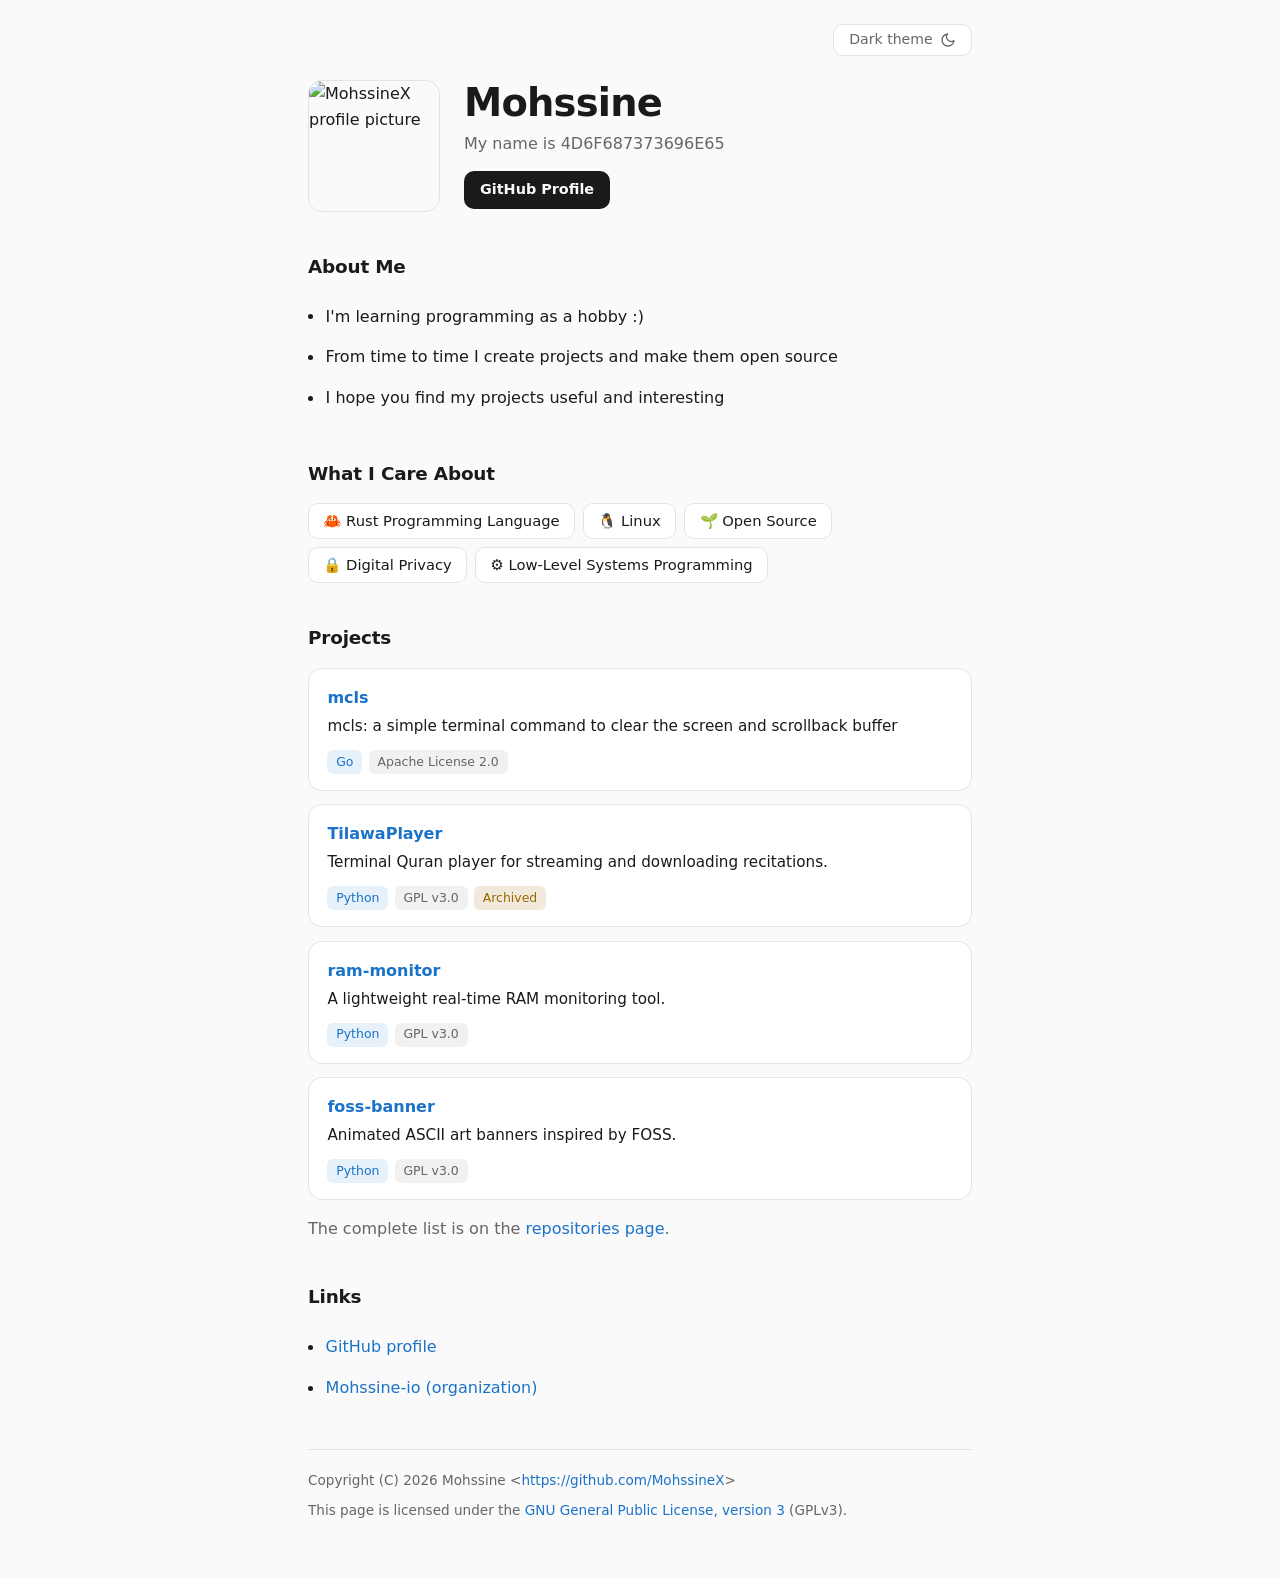
==== src/index.html @ 69bc8451 "Rename index.html to src/index.html" ====
<!-- Copyright (C) 2026 Mohssine <https://github.com/MohssineX> -->
<!-- SPDX-License-Identifier: GPL-3.0-only -->

<!DOCTYPE html>
<html lang="en">
<head>
<meta charset="utf-8">
<meta name="viewport" content="width=device-width, initial-scale=1">
<meta name="color-scheme" content="dark light">
<title>Mohssine</title>

<style>
  /* Dark is the default; light follows the system, and the toggle overrides both */
  :root {
    --bg: #0a0a0a;
    --surface: #131313;
    --surface-2: #1b1b1b;
    --fg: #ececec;
    --muted: #9a9a9a;
    --border: #262626;
    --accent: #69b7ed;
    --accent-soft: rgba(105, 183, 237, .14);
    --warn: #f5c542;
    --warn-soft: rgba(245, 197, 66, .15);
    --radius: 14px;
    --radius-sm: 10px;
  }

  @media (prefers-color-scheme: light) {
    :root:not([data-theme="dark"]) {
      --bg: #fafafa;
      --surface: #fff;
      --surface-2: #f1f1f1;
      --fg: #1a1a1a;
      --muted: #666;
      --border: #e4e4e4;
      --accent: #1a73c8;
      --accent-soft: rgba(26, 115, 200, .1);
      --warn: #9a6700;
      --warn-soft: rgba(154, 103, 0, .14);
    }
  }

  :root[data-theme="light"] {
    --bg: #fafafa;
    --surface: #fff;
    --surface-2: #f1f1f1;
    --fg: #1a1a1a;
    --muted: #666;
    --border: #e4e4e4;
    --accent: #1a73c8;
    --accent-soft: rgba(26, 115, 200, .1);
    --warn: #9a6700;
    --warn-soft: rgba(154, 103, 0, .14);
  }

  * { box-sizing: border-box; }

  html { color-scheme: dark light; }

  body {
    margin: 0;
    background: var(--bg);
    color: var(--fg);
    font-family: system-ui, -apple-system, "Segoe UI", Roboto, "Helvetica Neue", Arial, sans-serif;
    font-size: 16px;
    line-height: 1.65;
    -webkit-font-smoothing: antialiased;
  }

  .wrap {
    max-width: 44rem;
    margin: 0 auto;
    padding: 1.5rem 1.25rem 3rem;
  }

  a {
    color: var(--accent);
    text-decoration: none;
  }

  a:hover { text-decoration: underline; text-underline-offset: 3px; }

  a:focus-visible, button:focus-visible {
    outline: 2px solid var(--accent);
    outline-offset: 3px;
    border-radius: 6px;
  }

  /* Top bar */

  .topbar {
    display: flex;
    justify-content: flex-end;
  }

  .theme-toggle {
    background: var(--surface);
    color: var(--muted);
    border: 1px solid var(--border);
    border-radius: var(--radius-sm);
    display: inline-flex;
    align-items: center;
    gap: .45rem;
    padding: .4rem .95rem;
    font: inherit;
    font-size: .88rem;
    line-height: 1.2;
    cursor: pointer;
    transition: color .15s, border-color .15s;
  }

  .theme-toggle svg {
    width: 16px;
    height: 16px;
    fill: none;
    stroke: currentColor;
    stroke-width: 2;
    stroke-linecap: round;
    stroke-linejoin: round;
    flex: none;
  }

  .theme-toggle:hover { color: var(--fg); border-color: var(--muted); }

  /* Profile header */

  .profile-header {
    display: flex;
    align-items: center;
    gap: 1.5rem;
    margin: 1.5rem 0 2.5rem;
  }

  .profile-picture {
    width: 132px;
    height: 132px;
    border-radius: 14px;
    object-fit: cover;
    border: 1px solid var(--border);
    flex: none;
  }

  h1 {
    font-size: 2.4rem;
    line-height: 1.1;
    letter-spacing: -.02em;
    margin: 0 0 .4rem;
  }

  .subtitle {
    color: var(--muted);
    margin: 0 0 .9rem;
  }

  .github-link {
    display: inline-block;
    background: var(--fg);
    color: var(--bg);
    padding: .45rem 1rem;
    border-radius: var(--radius-sm);
    font-size: .9rem;
    font-weight: 600;
  }

  .github-link:hover { text-decoration: none; opacity: .85; }

  /* Sections */

  h2 {
    font-size: 1.15rem;
    letter-spacing: -.01em;
    margin: 2.5rem 0 .9rem;
  }

  p { margin: 0 0 .8rem; }

  ul.plain {
    list-style: none;
    padding: 0;
    margin: 0;
  }

  ul.plain li {
    padding: .45rem 0 .45rem 1.1rem;
    position: relative;
  }

  ul.plain li::before {
    content: "";
    position: absolute;
    left: 0;
    top: 1.1em;
    width: 5px;
    height: 5px;
    border-radius: 50%;
    background: var(--fg);
  }

  /* Interests as chips */

  .chips {
    display: flex;
    flex-wrap: wrap;
    gap: .5rem;
    list-style: none;
    padding: 0;
    margin: 0;
  }

  .chips li {
    background: var(--surface);
    border: 1px solid var(--border);
    border-radius: var(--radius-sm);
    padding: .3rem .9rem;
    font-size: .92rem;
  }

  /* Projects */

  .projects {
    display: grid;
    gap: .85rem;
  }

  .project {
    display: block;
    background: var(--surface);
    border: 1px solid var(--border);
    border-radius: var(--radius);
    padding: 1rem 1.15rem;
    color: inherit;
    transition: border-color .15s, background .15s;
  }

  .project:hover {
    text-decoration: none;
    border-color: var(--accent);
    background: var(--surface-2);
  }

  .project-name {
    display: block;
    color: var(--accent);
    font-weight: 600;
    margin-bottom: .15rem;
  }

  .project-desc {
    display: block;
    color: var(--fg);
    font-size: .95rem;
  }

  .tags {
    display: flex;
    flex-wrap: wrap;
    gap: .4rem;
    margin-top: .7rem;
  }

  .tag {
    background: var(--accent-soft);
    color: var(--accent);
    border-radius: 6px;
    padding: .1rem .55rem;
    font-size: .78rem;
    font-weight: 500;
  }

  .tag.stars {
    background: var(--surface-2);
    color: var(--muted);
  }

  .tag.stars:not([hidden]) {
    display: inline-flex;
    align-items: center;
    gap: .35rem;
  }

  .tag.stars svg {
    width: 12px;
    height: 12px;
    fill: var(--warn);
    flex: none;
  }

  .tag.archived {
    background: var(--warn-soft);
    color: var(--warn);
  }

  .tag.neutral {
    background: var(--surface-2);
    color: var(--muted);
  }

  .more { margin-top: 1rem; color: var(--muted); }

  /* Footer */

  hr {
    border: 0;
    border-top: 1px solid var(--border);
    margin: 2.5rem 0 1.2rem;
  }

  footer {
    color: var(--muted);
    font-size: .85rem;
  }

  footer p { margin-bottom: .5rem; }

  @media (max-width: 480px) {
    .profile-header { gap: 1rem; margin-bottom: 2rem; }
    .profile-picture { width: 88px; height: 88px; }
    h1 { font-size: 1.8rem; }
  }
</style>
</head>

<body>
<div class="wrap">

<div class="topbar">
  <button class="theme-toggle" id="theme-toggle" type="button" aria-label="Toggle dark and light theme"></button>
</div>

<header class="profile-header">
  <img
    class="profile-picture"
    src="https://github.com/MohssineX.png?size=360"
    alt="MohssineX profile picture"
  >

  <div>
    <h1>Mohssine</h1>
    <p class="subtitle">My name is 4D6F687373696E65</p>
    <a class="github-link" href="https://github.com/MohssineX" target="_blank" rel="noopener noreferrer">GitHub Profile</a>
  </div>
</header>

<main>

<h2>About Me</h2>
<ul class="plain">
  <li>I'm learning programming as a hobby :)</li>
  <li>From time to time I create projects and make them open source</li>
  <li>I hope you find my projects useful and interesting</li>
</ul>

<h2>What I Care About</h2>
<ul class="chips">
  <li>🦀 Rust Programming Language</li>
  <li>🐧 Linux</li>
  <li>🌱 Open Source</li>
  <li>🔒 Digital Privacy</li>
  <li>⚙️ Low-Level Systems Programming</li>
</ul>

<h2>Projects</h2>
<div class="projects">

  <a class="project" href="https://github.com/MohssineX/mcls" data-repo="mcls" target="_blank" rel="noopener noreferrer">
    <span class="project-name">mcls</span>
    <span class="project-desc">mcls: a simple terminal command to clear the screen and scrollback buffer</span>
    <span class="tags">
      <span class="tag">Go</span>
      <span class="tag neutral">Apache License 2.0</span>
      <span class="tag stars" hidden><svg viewBox="0 0 16 16" aria-hidden="true"><path d="M8 .25a.75.75 0 0 1 .673.418l1.882 3.815 4.21.612a.75.75 0 0 1 .416 1.279l-3.046 2.97.719 4.192a.751.751 0 0 1-1.088.791L8 12.347l-3.766 1.98a.75.75 0 0 1-1.088-.79l.72-4.194L.818 6.374a.75.75 0 0 1 .416-1.28l4.21-.611L7.327.668A.75.75 0 0 1 8 .25Z"/></svg><span class="count"></span></span>
    </span>
  </a>

  <a class="project" href="https://github.com/MohssineX/TilawaPlayer" data-repo="TilawaPlayer" target="_blank" rel="noopener noreferrer">
    <span class="project-name">TilawaPlayer</span>
    <span class="project-desc">Terminal Quran player for streaming and downloading recitations.</span>
    <span class="tags">
      <span class="tag">Python</span>
      <span class="tag neutral">GPL v3.0</span>
      <span class="tag archived">Archived</span>
      <span class="tag stars" hidden><svg viewBox="0 0 16 16" aria-hidden="true"><path d="M8 .25a.75.75 0 0 1 .673.418l1.882 3.815 4.21.612a.75.75 0 0 1 .416 1.279l-3.046 2.97.719 4.192a.751.751 0 0 1-1.088.791L8 12.347l-3.766 1.98a.75.75 0 0 1-1.088-.79l.72-4.194L.818 6.374a.75.75 0 0 1 .416-1.28l4.21-.611L7.327.668A.75.75 0 0 1 8 .25Z"/></svg><span class="count"></span></span>
    </span>
  </a>

  <a class="project" href="https://github.com/MohssineX/ram-monitor" data-repo="ram-monitor" target="_blank" rel="noopener noreferrer">
    <span class="project-name">ram-monitor</span>
    <span class="project-desc">A lightweight real-time RAM monitoring tool.</span>
    <span class="tags">
      <span class="tag">Python</span>
      <span class="tag neutral">GPL v3.0</span>
      <span class="tag stars" hidden><svg viewBox="0 0 16 16" aria-hidden="true"><path d="M8 .25a.75.75 0 0 1 .673.418l1.882 3.815 4.21.612a.75.75 0 0 1 .416 1.279l-3.046 2.97.719 4.192a.751.751 0 0 1-1.088.791L8 12.347l-3.766 1.98a.75.75 0 0 1-1.088-.79l.72-4.194L.818 6.374a.75.75 0 0 1 .416-1.28l4.21-.611L7.327.668A.75.75 0 0 1 8 .25Z"/></svg><span class="count"></span></span>
    </span>
  </a>

  <a class="project" href="https://github.com/MohssineX/foss-banner" data-repo="foss-banner" target="_blank" rel="noopener noreferrer">
    <span class="project-name">foss-banner</span>
    <span class="project-desc">Animated ASCII art banners inspired by FOSS.</span>
    <span class="tags">
      <span class="tag">Python</span>
      <span class="tag neutral">GPL v3.0</span>
      <span class="tag stars" hidden><svg viewBox="0 0 16 16" aria-hidden="true"><path d="M8 .25a.75.75 0 0 1 .673.418l1.882 3.815 4.21.612a.75.75 0 0 1 .416 1.279l-3.046 2.97.719 4.192a.751.751 0 0 1-1.088.791L8 12.347l-3.766 1.98a.75.75 0 0 1-1.088-.79l.72-4.194L.818 6.374a.75.75 0 0 1 .416-1.28l4.21-.611L7.327.668A.75.75 0 0 1 8 .25Z"/></svg><span class="count"></span></span>
    </span>
  </a>

</div>

<p class="more">
  The complete list is on the
  <a href="https://github.com/MohssineX?tab=repositories" target="_blank" rel="noopener noreferrer">repositories page</a>.
</p>

<h2>Links</h2>
<ul class="plain">
  <li><a href="https://github.com/MohssineX" target="_blank" rel="noopener noreferrer">GitHub profile</a></li>
  <li><a href="https://github.com/Mohssine-io" target="_blank" rel="noopener noreferrer">Mohssine-io (organization)</a></li>
</ul>

</main>

<hr>

<footer>
  <p>
    Copyright (C) 2026 Mohssine
    &lt;<a href="https://github.com/MohssineX" target="_blank" rel="noopener noreferrer">https://github.com/MohssineX</a>&gt;
  </p>
  <p>
    This page is licensed under the
    <a href="https://github.com/MohssineX/portfolio/blob/main/LICENSE" target="_blank" rel="noopener noreferrer">GNU General Public License, version 3</a>
    (GPLv3).
  </p>
</footer>

</div>

<script>
  // Tiny theme toggle: dark by default, follows system light, remembers the choice
  (function () {
    var root = document.documentElement;
    var btn = document.getElementById("theme-toggle");
    try {
      var saved = localStorage.getItem("theme");
      if (saved) root.setAttribute("data-theme", saved);
    } catch (e) {}

    function isLight() {
      var t = root.getAttribute("data-theme");
      if (t) return t === "light";
      return window.matchMedia("(prefers-color-scheme: light)").matches;
    }

    var SUN = '<svg viewBox="0 0 24 24" aria-hidden="true"><circle cx="12" cy="12" r="5"/><path d="M12 1v2M12 21v2M4.22 4.22l1.42 1.42M18.36 18.36l1.42 1.42M1 12h2M21 12h2M4.22 19.78l1.42-1.42M18.36 5.64l1.42-1.42"/></svg>';
    var MOON = '<svg viewBox="0 0 24 24" aria-hidden="true"><path d="M21 12.79A9 9 0 1 1 11.21 3 7 7 0 0 0 21 12.79z"/></svg>';

    function render() {
      // The button shows the theme you will switch TO
      btn.innerHTML = isLight() ? "Dark theme " + MOON : "Light theme " + SUN;
      btn.title = isLight() ? "Switch to dark theme" : "Switch to light theme";
    }
    render();

    btn.addEventListener("click", function () {
      var next = isLight() ? "dark" : "light";
      root.setAttribute("data-theme", next);
      try { localStorage.setItem("theme", next); } catch (e) {}
      render();
    });
  })();
</script>

<script>
  // Live star counts from GitHub, fetched on every page load (one API request)
  (function () {
    fetch("https://api.github.com/users/MohssineX/repos?per_page=100", {
      headers: { "Accept": "application/vnd.github+json" },
      cache: "no-store"
    })
      .then(function (res) { if (!res.ok) throw new Error(res.status); return res.json(); })
      .then(function (repos) {
        var stars = {};
        repos.forEach(function (r) { stars[r.name.toLowerCase()] = r.stargazers_count; });
        document.querySelectorAll("[data-repo]").forEach(function (card) {
          var n = stars[card.getAttribute("data-repo").toLowerCase()];
          if (typeof n !== "number") return;
          var tag = card.querySelector(".tag.stars");
          tag.querySelector(".count").textContent = n;
          tag.title = n + " GitHub stars";
          tag.hidden = false;
        });
      })
      .catch(function () { /* offline or rate-limited: stars stay hidden */ });
  })();
</script>

</body>
</html>
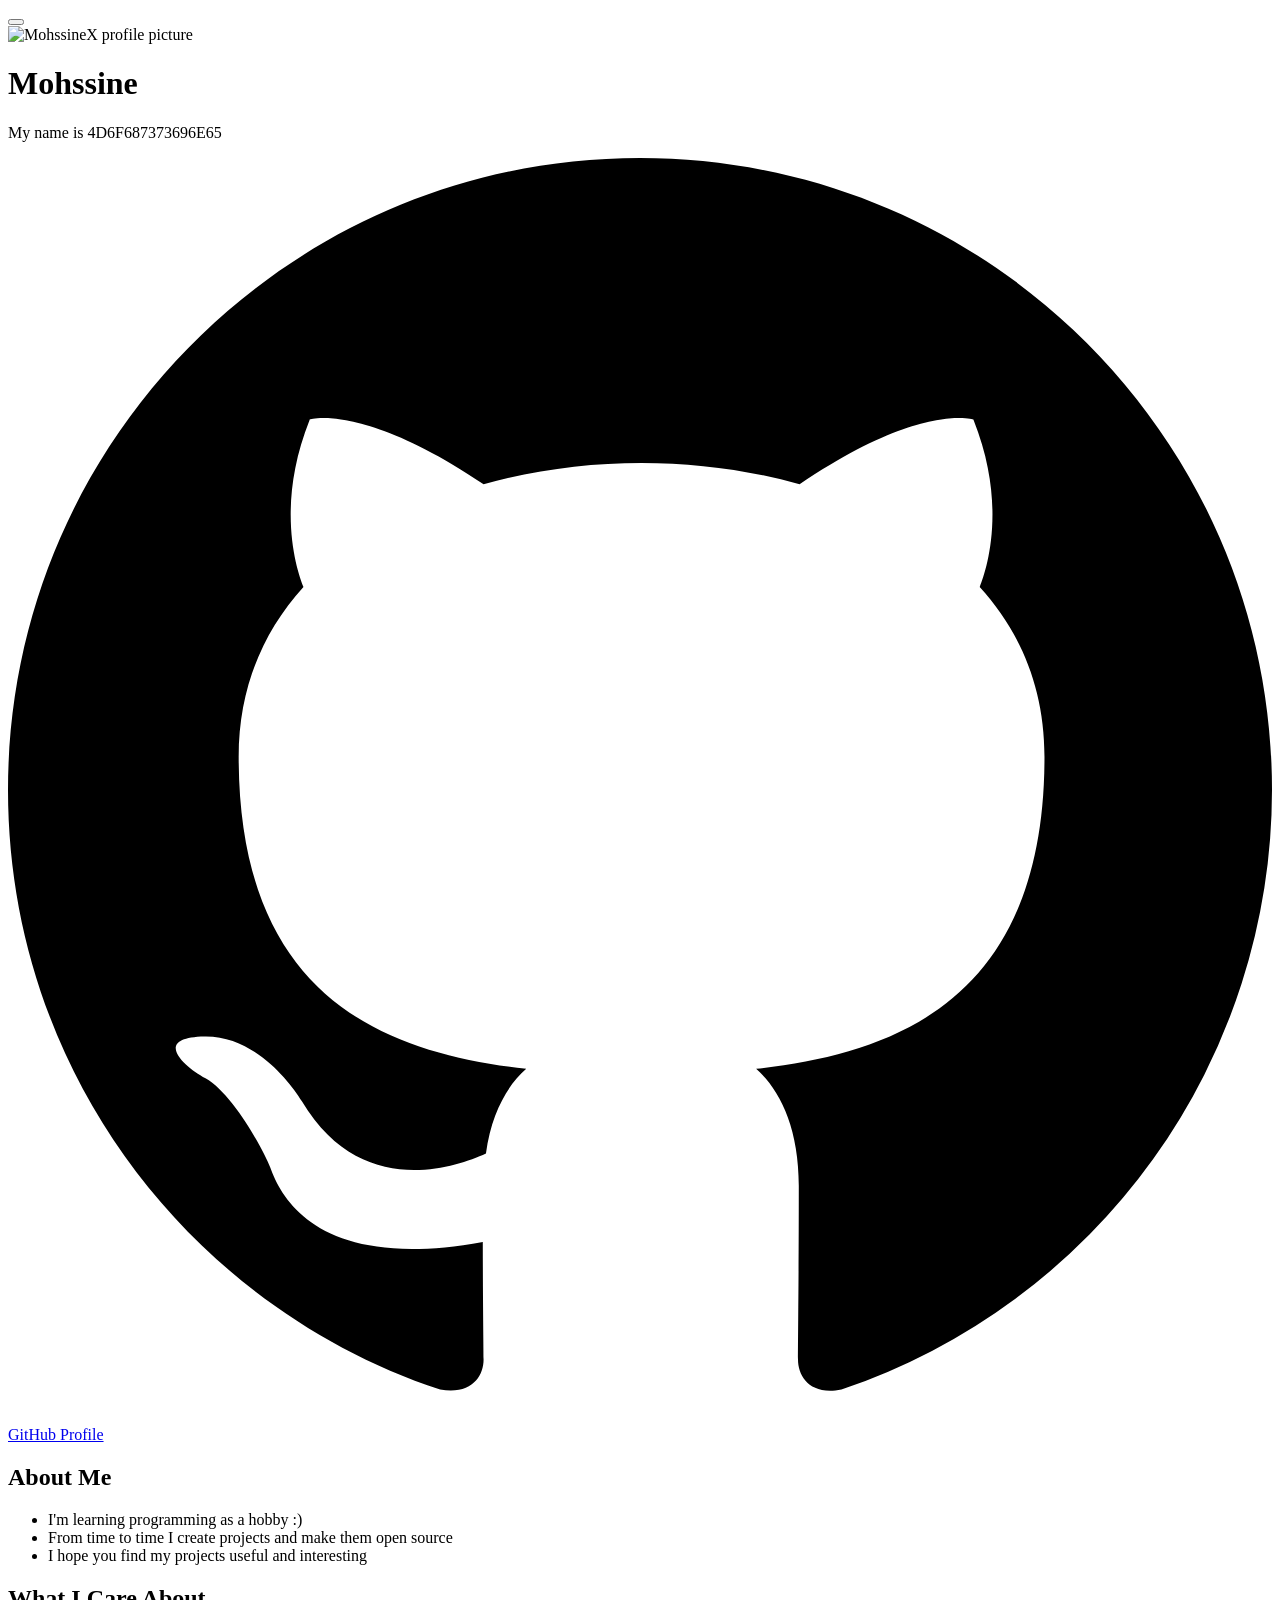
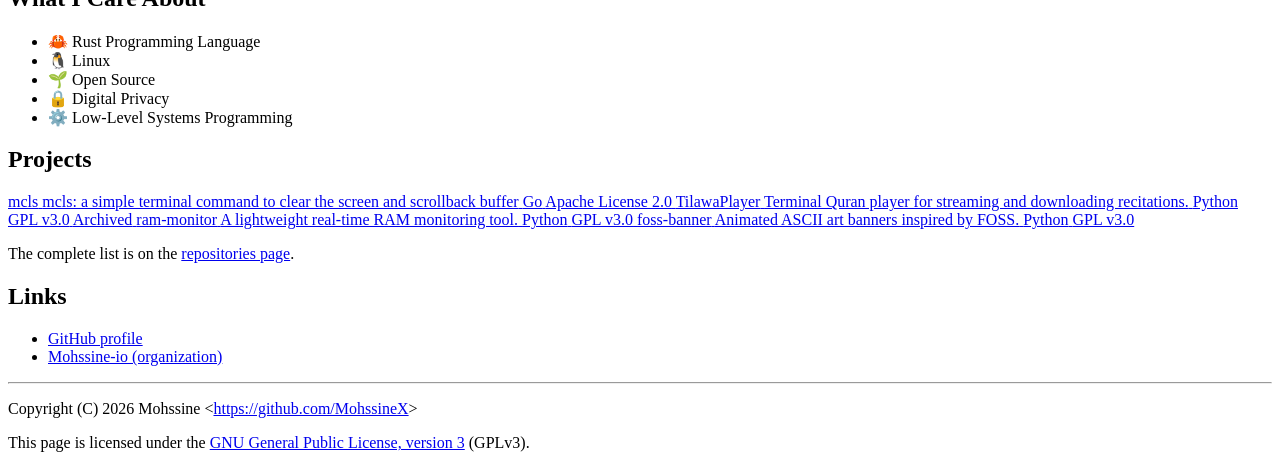
==== commit 20cf7e15: "Update index.html" ====
--- a/src/index.html
+++ b/src/index.html
@@ -9,316 +9,7 @@
 <meta name="color-scheme" content="dark light">
 <title>Mohssine</title>
 
-<style>
-  /* Dark is the default; light follows the system, and the toggle overrides both */
-  :root {
-    --bg: #0a0a0a;
-    --surface: #131313;
-    --surface-2: #1b1b1b;
-    --fg: #ececec;
-    --muted: #9a9a9a;
-    --border: #262626;
-    --accent: #69b7ed;
-    --accent-soft: rgba(105, 183, 237, .14);
-    --warn: #f5c542;
-    --warn-soft: rgba(245, 197, 66, .15);
-    --radius: 14px;
-    --radius-sm: 10px;
-  }
-
-  @media (prefers-color-scheme: light) {
-    :root:not([data-theme="dark"]) {
-      --bg: #fafafa;
-      --surface: #fff;
-      --surface-2: #f1f1f1;
-      --fg: #1a1a1a;
-      --muted: #666;
-      --border: #e4e4e4;
-      --accent: #1a73c8;
-      --accent-soft: rgba(26, 115, 200, .1);
-      --warn: #9a6700;
-      --warn-soft: rgba(154, 103, 0, .14);
-    }
-  }
-
-  :root[data-theme="light"] {
-    --bg: #fafafa;
-    --surface: #fff;
-    --surface-2: #f1f1f1;
-    --fg: #1a1a1a;
-    --muted: #666;
-    --border: #e4e4e4;
-    --accent: #1a73c8;
-    --accent-soft: rgba(26, 115, 200, .1);
-    --warn: #9a6700;
-    --warn-soft: rgba(154, 103, 0, .14);
-  }
-
-  * { box-sizing: border-box; }
-
-  html { color-scheme: dark light; }
-
-  body {
-    margin: 0;
-    background: var(--bg);
-    color: var(--fg);
-    font-family: system-ui, -apple-system, "Segoe UI", Roboto, "Helvetica Neue", Arial, sans-serif;
-    font-size: 16px;
-    line-height: 1.65;
-    -webkit-font-smoothing: antialiased;
-  }
-
-  .wrap {
-    max-width: 44rem;
-    margin: 0 auto;
-    padding: 1.5rem 1.25rem 3rem;
-  }
-
-  a {
-    color: var(--accent);
-    text-decoration: none;
-  }
-
-  a:hover { text-decoration: underline; text-underline-offset: 3px; }
-
-  a:focus-visible, button:focus-visible {
-    outline: 2px solid var(--accent);
-    outline-offset: 3px;
-    border-radius: 6px;
-  }
-
-  /* Top bar */
-
-  .topbar {
-    display: flex;
-    justify-content: flex-end;
-  }
-
-  .theme-toggle {
-    background: var(--surface);
-    color: var(--muted);
-    border: 1px solid var(--border);
-    border-radius: var(--radius-sm);
-    display: inline-flex;
-    align-items: center;
-    gap: .45rem;
-    padding: .4rem .95rem;
-    font: inherit;
-    font-size: .88rem;
-    line-height: 1.2;
-    cursor: pointer;
-    transition: color .15s, border-color .15s;
-  }
-
-  .theme-toggle svg {
-    width: 16px;
-    height: 16px;
-    fill: none;
-    stroke: currentColor;
-    stroke-width: 2;
-    stroke-linecap: round;
-    stroke-linejoin: round;
-    flex: none;
-  }
-
-  .theme-toggle:hover { color: var(--fg); border-color: var(--muted); }
-
-  /* Profile header */
-
-  .profile-header {
-    display: flex;
-    align-items: center;
-    gap: 1.5rem;
-    margin: 1.5rem 0 2.5rem;
-  }
-
-  .profile-picture {
-    width: 132px;
-    height: 132px;
-    border-radius: 14px;
-    object-fit: cover;
-    border: 1px solid var(--border);
-    flex: none;
-  }
-
-  h1 {
-    font-size: 2.4rem;
-    line-height: 1.1;
-    letter-spacing: -.02em;
-    margin: 0 0 .4rem;
-  }
-
-  .subtitle {
-    color: var(--muted);
-    margin: 0 0 .9rem;
-  }
-
-  .github-link {
-    display: inline-block;
-    background: var(--fg);
-    color: var(--bg);
-    padding: .45rem 1rem;
-    border-radius: var(--radius-sm);
-    font-size: .9rem;
-    font-weight: 600;
-  }
-
-  .github-link:hover { text-decoration: none; opacity: .85; }
-
-  /* Sections */
-
-  h2 {
-    font-size: 1.15rem;
-    letter-spacing: -.01em;
-    margin: 2.5rem 0 .9rem;
-  }
-
-  p { margin: 0 0 .8rem; }
-
-  ul.plain {
-    list-style: none;
-    padding: 0;
-    margin: 0;
-  }
-
-  ul.plain li {
-    padding: .45rem 0 .45rem 1.1rem;
-    position: relative;
-  }
-
-  ul.plain li::before {
-    content: "";
-    position: absolute;
-    left: 0;
-    top: 1.1em;
-    width: 5px;
-    height: 5px;
-    border-radius: 50%;
-    background: var(--fg);
-  }
-
-  /* Interests as chips */
-
-  .chips {
-    display: flex;
-    flex-wrap: wrap;
-    gap: .5rem;
-    list-style: none;
-    padding: 0;
-    margin: 0;
-  }
-
-  .chips li {
-    background: var(--surface);
-    border: 1px solid var(--border);
-    border-radius: var(--radius-sm);
-    padding: .3rem .9rem;
-    font-size: .92rem;
-  }
-
-  /* Projects */
-
-  .projects {
-    display: grid;
-    gap: .85rem;
-  }
-
-  .project {
-    display: block;
-    background: var(--surface);
-    border: 1px solid var(--border);
-    border-radius: var(--radius);
-    padding: 1rem 1.15rem;
-    color: inherit;
-    transition: border-color .15s, background .15s;
-  }
-
-  .project:hover {
-    text-decoration: none;
-    border-color: var(--accent);
-    background: var(--surface-2);
-  }
-
-  .project-name {
-    display: block;
-    color: var(--accent);
-    font-weight: 600;
-    margin-bottom: .15rem;
-  }
-
-  .project-desc {
-    display: block;
-    color: var(--fg);
-    font-size: .95rem;
-  }
-
-  .tags {
-    display: flex;
-    flex-wrap: wrap;
-    gap: .4rem;
-    margin-top: .7rem;
-  }
-
-  .tag {
-    background: var(--accent-soft);
-    color: var(--accent);
-    border-radius: 6px;
-    padding: .1rem .55rem;
-    font-size: .78rem;
-    font-weight: 500;
-  }
-
-  .tag.stars {
-    background: var(--surface-2);
-    color: var(--muted);
-  }
-
-  .tag.stars:not([hidden]) {
-    display: inline-flex;
-    align-items: center;
-    gap: .35rem;
-  }
-
-  .tag.stars svg {
-    width: 12px;
-    height: 12px;
-    fill: var(--warn);
-    flex: none;
-  }
-
-  .tag.archived {
-    background: var(--warn-soft);
-    color: var(--warn);
-  }
-
-  .tag.neutral {
-    background: var(--surface-2);
-    color: var(--muted);
-  }
-
-  .more { margin-top: 1rem; color: var(--muted); }
-
-  /* Footer */
-
-  hr {
-    border: 0;
-    border-top: 1px solid var(--border);
-    margin: 2.5rem 0 1.2rem;
-  }
-
-  footer {
-    color: var(--muted);
-    font-size: .85rem;
-  }
-
-  footer p { margin-bottom: .5rem; }
-
-  @media (max-width: 480px) {
-    .profile-header { gap: 1rem; margin-bottom: 2rem; }
-    .profile-picture { width: 88px; height: 88px; }
-    h1 { font-size: 1.8rem; }
-  }
-</style>
+<link rel="stylesheet" href="style.css">
 </head>
 
 <body>
@@ -338,7 +29,10 @@
   <div>
     <h1>Mohssine</h1>
     <p class="subtitle">My name is 4D6F687373696E65</p>
-    <a class="github-link" href="https://github.com/MohssineX" target="_blank" rel="noopener noreferrer">GitHub Profile</a>
+    <a class="github-link" href="https://github.com/MohssineX" target="_blank" rel="noopener noreferrer">
+      <svg viewBox="0 0 16 16" aria-hidden="true"><path d="M8 0C3.58 0 0 3.58 0 8c0 3.54 2.29 6.53 5.47 7.59.4.07.55-.17.55-.38 0-.19-.01-.82-.01-1.49-2.01.37-2.53-.49-2.69-.94-.09-.23-.48-.94-.82-1.13-.28-.15-.68-.52-.01-.53.63-.01 1.08.58 1.23.82.72 1.21 1.87.87 2.33.66.07-.52.28-.87.51-1.07-1.78-.2-3.64-.89-3.64-3.95 0-.87.31-1.59.82-2.15-.08-.2-.36-1.02.08-2.12 0 0 .67-.21 2.2.82.64-.18 1.32-.27 2-.27.68 0 1.36.09 2 .27 1.53-1.04 2.2-.82 2.2-.82.44 1.1.16 1.92.08 2.12.51.56.82 1.27.82 2.15 0 3.07-1.87 3.75-3.65 3.95.29.25.54.73.54 1.48 0 1.07-.01 1.93-.01 2.2 0 .21.15.46.55.38A8.013 8.013 0 0 0 16 8c0-4.42-3.58-8-8-8z"/></svg>
+      GitHub Profile
+    </a>
   </div>
 </header>
 
@@ -435,64 +129,7 @@
 
 </div>
 
-<script>
-  // Tiny theme toggle: dark by default, follows system light, remembers the choice
-  (function () {
-    var root = document.documentElement;
-    var btn = document.getElementById("theme-toggle");
-    try {
-      var saved = localStorage.getItem("theme");
-      if (saved) root.setAttribute("data-theme", saved);
-    } catch (e) {}
-
-    function isLight() {
-      var t = root.getAttribute("data-theme");
-      if (t) return t === "light";
-      return window.matchMedia("(prefers-color-scheme: light)").matches;
-    }
-
-    var SUN = '<svg viewBox="0 0 24 24" aria-hidden="true"><circle cx="12" cy="12" r="5"/><path d="M12 1v2M12 21v2M4.22 4.22l1.42 1.42M18.36 18.36l1.42 1.42M1 12h2M21 12h2M4.22 19.78l1.42-1.42M18.36 5.64l1.42-1.42"/></svg>';
-    var MOON = '<svg viewBox="0 0 24 24" aria-hidden="true"><path d="M21 12.79A9 9 0 1 1 11.21 3 7 7 0 0 0 21 12.79z"/></svg>';
-
-    function render() {
-      // The button shows the theme you will switch TO
-      btn.innerHTML = isLight() ? "Dark theme " + MOON : "Light theme " + SUN;
-      btn.title = isLight() ? "Switch to dark theme" : "Switch to light theme";
-    }
-    render();
-
-    btn.addEventListener("click", function () {
-      var next = isLight() ? "dark" : "light";
-      root.setAttribute("data-theme", next);
-      try { localStorage.setItem("theme", next); } catch (e) {}
-      render();
-    });
-  })();
-</script>
-
-<script>
-  // Live star counts from GitHub, fetched on every page load (one API request)
-  (function () {
-    fetch("https://api.github.com/users/MohssineX/repos?per_page=100", {
-      headers: { "Accept": "application/vnd.github+json" },
-      cache: "no-store"
-    })
-      .then(function (res) { if (!res.ok) throw new Error(res.status); return res.json(); })
-      .then(function (repos) {
-        var stars = {};
-        repos.forEach(function (r) { stars[r.name.toLowerCase()] = r.stargazers_count; });
-        document.querySelectorAll("[data-repo]").forEach(function (card) {
-          var n = stars[card.getAttribute("data-repo").toLowerCase()];
-          if (typeof n !== "number") return;
-          var tag = card.querySelector(".tag.stars");
-          tag.querySelector(".count").textContent = n;
-          tag.title = n + " GitHub stars";
-          tag.hidden = false;
-        });
-      })
-      .catch(function () { /* offline or rate-limited: stars stay hidden */ });
-  })();
-</script>
+<script src="script.js" defer></script>
 
 </body>
 </html>
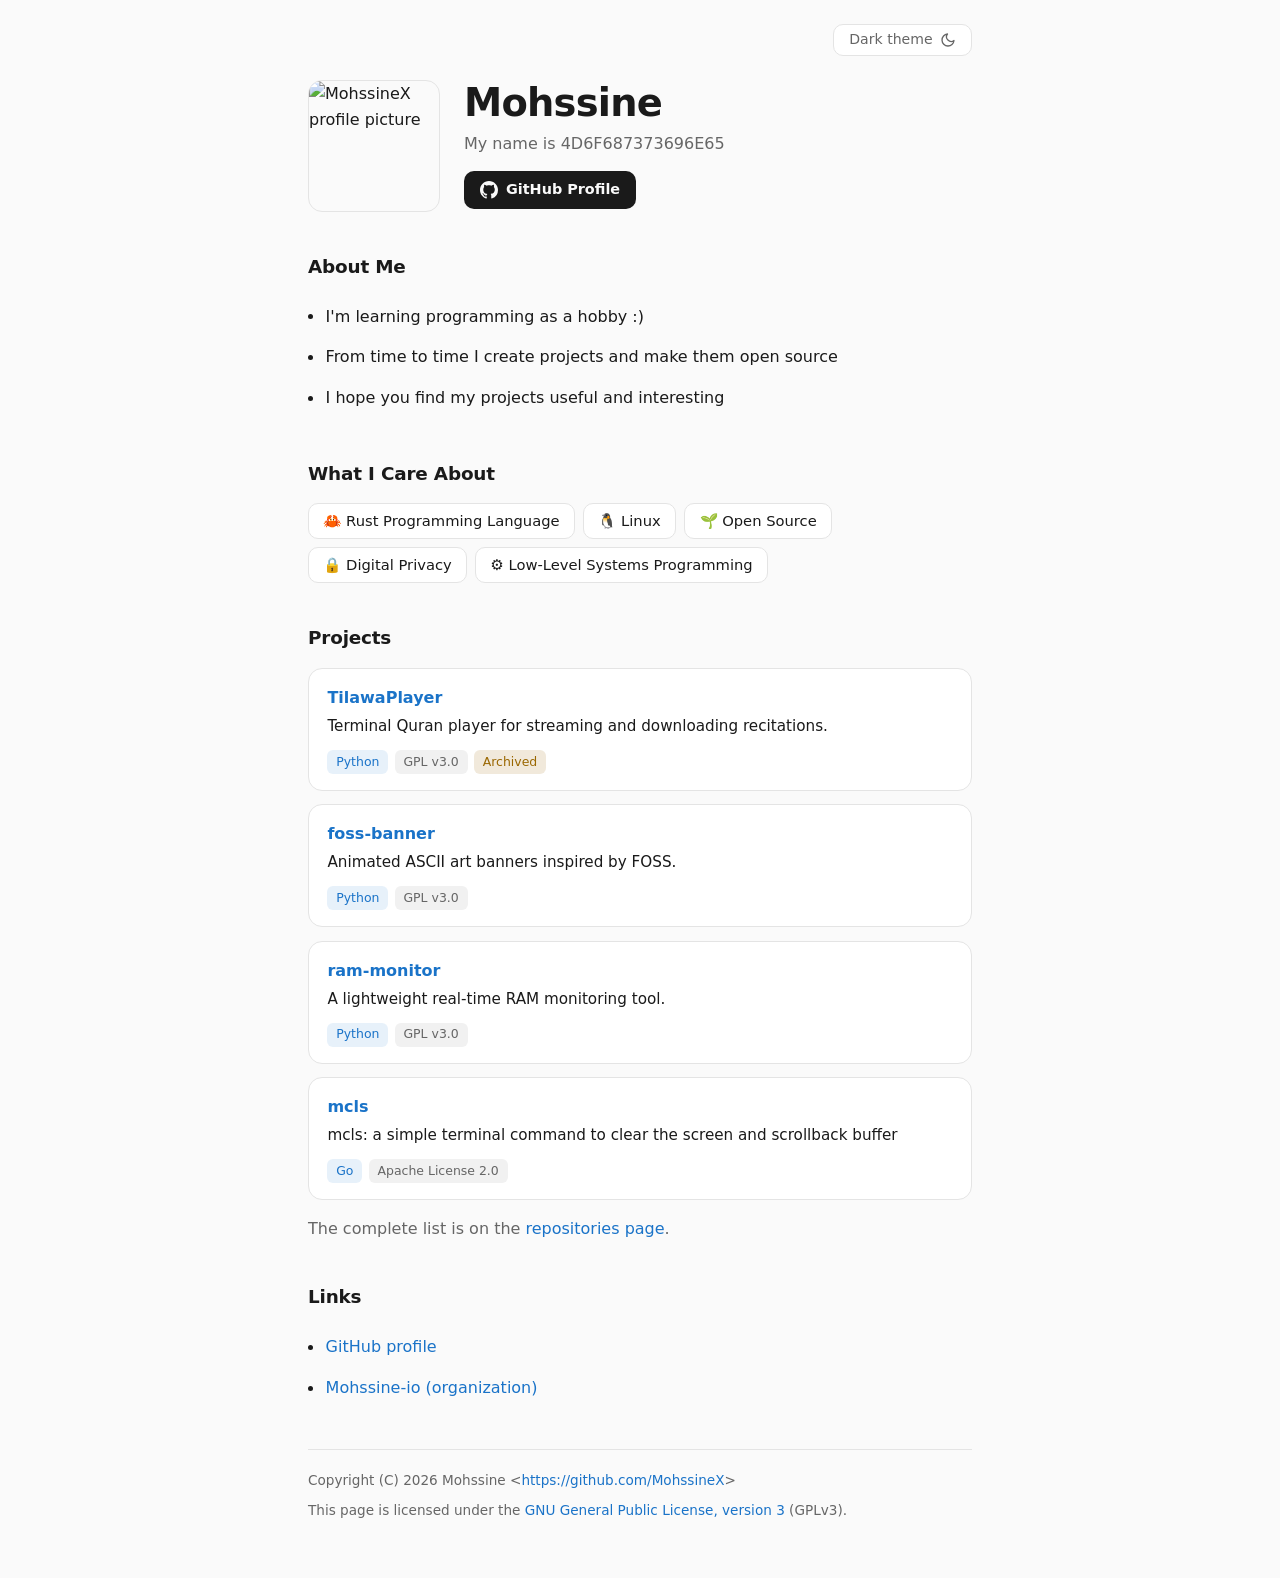
==== commit 4ae6034f: "Update index.html" ====
--- a/src/index.html
+++ b/src/index.html
@@ -57,16 +57,6 @@
 <h2>Projects</h2>
 <div class="projects">
 
-  <a class="project" href="https://github.com/MohssineX/mcls" data-repo="mcls" target="_blank" rel="noopener noreferrer">
-    <span class="project-name">mcls</span>
-    <span class="project-desc">mcls: a simple terminal command to clear the screen and scrollback buffer</span>
-    <span class="tags">
-      <span class="tag">Go</span>
-      <span class="tag neutral">Apache License 2.0</span>
-      <span class="tag stars" hidden><svg viewBox="0 0 16 16" aria-hidden="true"><path d="M8 .25a.75.75 0 0 1 .673.418l1.882 3.815 4.21.612a.75.75 0 0 1 .416 1.279l-3.046 2.97.719 4.192a.751.751 0 0 1-1.088.791L8 12.347l-3.766 1.98a.75.75 0 0 1-1.088-.79l.72-4.194L.818 6.374a.75.75 0 0 1 .416-1.28l4.21-.611L7.327.668A.75.75 0 0 1 8 .25Z"/></svg><span class="count"></span></span>
-    </span>
-  </a>
-
   <a class="project" href="https://github.com/MohssineX/TilawaPlayer" data-repo="TilawaPlayer" target="_blank" rel="noopener noreferrer">
     <span class="project-name">TilawaPlayer</span>
     <span class="project-desc">Terminal Quran player for streaming and downloading recitations.</span>
@@ -74,6 +64,16 @@
       <span class="tag">Python</span>
       <span class="tag neutral">GPL v3.0</span>
       <span class="tag archived">Archived</span>
+      <span class="tag stars" hidden><svg viewBox="0 0 16 16" aria-hidden="true"><path d="M8 .25a.75.75 0 0 1 .673.418l1.882 3.815 4.21.612a.75.75 0 0 1 .416 1.279l-3.046 2.97.719 4.192a.751.751 0 0 1-1.088.791L8 12.347l-3.766 1.98a.75.75 0 0 1-1.088-.79l.72-4.194L.818 6.374a.75.75 0 0 1 .416-1.28l4.21-.611L7.327.668A.75.75 0 0 1 8 .25Z"/></svg><span class="count"></span></span>
+    </span>
+  </a>
+
+  <a class="project" href="https://github.com/MohssineX/foss-banner" data-repo="foss-banner" target="_blank" rel="noopener noreferrer">
+    <span class="project-name">foss-banner</span>
+    <span class="project-desc">Animated ASCII art banners inspired by FOSS.</span>
+    <span class="tags">
+      <span class="tag">Python</span>
+      <span class="tag neutral">GPL v3.0</span>
       <span class="tag stars" hidden><svg viewBox="0 0 16 16" aria-hidden="true"><path d="M8 .25a.75.75 0 0 1 .673.418l1.882 3.815 4.21.612a.75.75 0 0 1 .416 1.279l-3.046 2.97.719 4.192a.751.751 0 0 1-1.088.791L8 12.347l-3.766 1.98a.75.75 0 0 1-1.088-.79l.72-4.194L.818 6.374a.75.75 0 0 1 .416-1.28l4.21-.611L7.327.668A.75.75 0 0 1 8 .25Z"/></svg><span class="count"></span></span>
     </span>
   </a>
@@ -88,12 +88,12 @@
     </span>
   </a>
 
-  <a class="project" href="https://github.com/MohssineX/foss-banner" data-repo="foss-banner" target="_blank" rel="noopener noreferrer">
-    <span class="project-name">foss-banner</span>
-    <span class="project-desc">Animated ASCII art banners inspired by FOSS.</span>
+  <a class="project" href="https://github.com/MohssineX/mcls" data-repo="mcls" target="_blank" rel="noopener noreferrer">
+    <span class="project-name">mcls</span>
+    <span class="project-desc">mcls: a simple terminal command to clear the screen and scrollback buffer</span>
     <span class="tags">
-      <span class="tag">Python</span>
-      <span class="tag neutral">GPL v3.0</span>
+      <span class="tag">Go</span>
+      <span class="tag neutral">Apache License 2.0</span>
       <span class="tag stars" hidden><svg viewBox="0 0 16 16" aria-hidden="true"><path d="M8 .25a.75.75 0 0 1 .673.418l1.882 3.815 4.21.612a.75.75 0 0 1 .416 1.279l-3.046 2.97.719 4.192a.751.751 0 0 1-1.088.791L8 12.347l-3.766 1.98a.75.75 0 0 1-1.088-.79l.72-4.194L.818 6.374a.75.75 0 0 1 .416-1.28l4.21-.611L7.327.668A.75.75 0 0 1 8 .25Z"/></svg><span class="count"></span></span>
     </span>
   </a>
--- a/src/style.css
+++ b/src/style.css
@@ -0,0 +1,320 @@
+/* Copyright (C) 2026 Mohssine <https://github.com/MohssineX> */
+/* SPDX-License-Identifier: GPL-3.0-only */
+
+/* Dark is the default; light follows the system, and the toggle overrides both */
+:root {
+  --bg: #0a0a0a;
+  --surface: #131313;
+  --surface-2: #1b1b1b;
+  --fg: #ececec;
+  --muted: #9a9a9a;
+  --border: #262626;
+  --accent: #69b7ed;
+  --accent-soft: rgba(105, 183, 237, .14);
+  --warn: #f5c542;
+  --warn-soft: rgba(245, 197, 66, .15);
+  --radius: 14px;
+  --radius-sm: 10px;
+}
+
+@media (prefers-color-scheme: light) {
+  :root:not([data-theme="dark"]) {
+    --bg: #fafafa;
+    --surface: #fff;
+    --surface-2: #f1f1f1;
+    --fg: #1a1a1a;
+    --muted: #666;
+    --border: #e4e4e4;
+    --accent: #1a73c8;
+    --accent-soft: rgba(26, 115, 200, .1);
+    --warn: #9a6700;
+    --warn-soft: rgba(154, 103, 0, .14);
+  }
+}
+
+:root[data-theme="light"] {
+  --bg: #fafafa;
+  --surface: #fff;
+  --surface-2: #f1f1f1;
+  --fg: #1a1a1a;
+  --muted: #666;
+  --border: #e4e4e4;
+  --accent: #1a73c8;
+  --accent-soft: rgba(26, 115, 200, .1);
+  --warn: #9a6700;
+  --warn-soft: rgba(154, 103, 0, .14);
+}
+
+* { box-sizing: border-box; }
+
+html { color-scheme: dark light; }
+
+body {
+  margin: 0;
+  background: var(--bg);
+  color: var(--fg);
+  font-family: system-ui, -apple-system, "Segoe UI", Roboto, "Helvetica Neue", Arial, sans-serif;
+  font-size: 16px;
+  line-height: 1.65;
+  -webkit-font-smoothing: antialiased;
+}
+
+.wrap {
+  max-width: 44rem;
+  margin: 0 auto;
+  padding: 1.5rem 1.25rem 3rem;
+}
+
+a {
+  color: var(--accent);
+  text-decoration: none;
+}
+
+a:hover { text-decoration: underline; text-underline-offset: 3px; }
+
+a:focus-visible, button:focus-visible {
+  outline: 2px solid var(--accent);
+  outline-offset: 3px;
+  border-radius: 6px;
+}
+
+/* Top bar */
+
+.topbar {
+  display: flex;
+  justify-content: flex-end;
+}
+
+.theme-toggle {
+  background: var(--surface);
+  color: var(--muted);
+  border: 1px solid var(--border);
+  border-radius: var(--radius-sm);
+  display: inline-flex;
+  align-items: center;
+  gap: .45rem;
+  padding: .4rem .95rem;
+  font: inherit;
+  font-size: .88rem;
+  line-height: 1.2;
+  cursor: pointer;
+  transition: color .15s, border-color .15s;
+}
+
+.theme-toggle svg {
+  width: 16px;
+  height: 16px;
+  fill: none;
+  stroke: currentColor;
+  stroke-width: 2;
+  stroke-linecap: round;
+  stroke-linejoin: round;
+  flex: none;
+}
+
+.theme-toggle:hover { color: var(--fg); border-color: var(--muted); }
+
+/* Profile header */
+
+.profile-header {
+  display: flex;
+  align-items: center;
+  gap: 1.5rem;
+  margin: 1.5rem 0 2.5rem;
+}
+
+.profile-picture {
+  width: 132px;
+  height: 132px;
+  border-radius: 14px;
+  object-fit: cover;
+  border: 1px solid var(--border);
+  flex: none;
+}
+
+h1 {
+  font-size: 2.4rem;
+  line-height: 1.1;
+  letter-spacing: -.02em;
+  margin: 0 0 .4rem;
+}
+
+.subtitle {
+  color: var(--muted);
+  margin: 0 0 .9rem;
+}
+
+.github-link {
+  display: inline-flex;
+  align-items: center;
+  gap: .5rem;
+  background: var(--fg);
+  color: var(--bg);
+  padding: .45rem 1rem;
+  border-radius: var(--radius-sm);
+  font-size: .9rem;
+  font-weight: 600;
+}
+
+.github-link svg {
+  width: 18px;
+  height: 18px;
+  fill: currentColor;
+  flex: none;
+}
+
+.github-link:hover { text-decoration: none; opacity: .85; }
+
+/* Sections */
+
+h2 {
+  font-size: 1.15rem;
+  letter-spacing: -.01em;
+  margin: 2.5rem 0 .9rem;
+}
+
+p { margin: 0 0 .8rem; }
+
+ul.plain {
+  list-style: none;
+  padding: 0;
+  margin: 0;
+}
+
+ul.plain li {
+  padding: .45rem 0 .45rem 1.1rem;
+  position: relative;
+}
+
+ul.plain li::before {
+  content: "";
+  position: absolute;
+  left: 0;
+  top: 1.1em;
+  width: 5px;
+  height: 5px;
+  border-radius: 50%;
+  background: var(--fg);
+}
+
+/* Interests as chips */
+
+.chips {
+  display: flex;
+  flex-wrap: wrap;
+  gap: .5rem;
+  list-style: none;
+  padding: 0;
+  margin: 0;
+}
+
+.chips li {
+  background: var(--surface);
+  border: 1px solid var(--border);
+  border-radius: var(--radius-sm);
+  padding: .3rem .9rem;
+  font-size: .92rem;
+}
+
+/* Projects */
+
+.projects {
+  display: grid;
+  gap: .85rem;
+}
+
+.project {
+  display: block;
+  background: var(--surface);
+  border: 1px solid var(--border);
+  border-radius: var(--radius);
+  padding: 1rem 1.15rem;
+  color: inherit;
+  transition: border-color .15s, background .15s;
+}
+
+.project:hover {
+  text-decoration: none;
+  border-color: var(--accent);
+  background: var(--surface-2);
+}
+
+.project-name {
+  display: block;
+  color: var(--accent);
+  font-weight: 600;
+  margin-bottom: .15rem;
+}
+
+.project-desc {
+  display: block;
+  color: var(--fg);
+  font-size: .95rem;
+}
+
+.tags {
+  display: flex;
+  flex-wrap: wrap;
+  gap: .4rem;
+  margin-top: .7rem;
+}
+
+.tag {
+  background: var(--accent-soft);
+  color: var(--accent);
+  border-radius: 6px;
+  padding: .1rem .55rem;
+  font-size: .78rem;
+  font-weight: 500;
+}
+
+.tag.stars {
+  background: var(--surface-2);
+  color: var(--muted);
+}
+
+.tag.stars:not([hidden]) {
+  display: inline-flex;
+  align-items: center;
+  gap: .35rem;
+}
+
+.tag.stars svg {
+  width: 12px;
+  height: 12px;
+  fill: var(--warn);
+  flex: none;
+}
+
+.tag.archived {
+  background: var(--warn-soft);
+  color: var(--warn);
+}
+
+.tag.neutral {
+  background: var(--surface-2);
+  color: var(--muted);
+}
+
+.more { margin-top: 1rem; color: var(--muted); }
+
+/* Footer */
+
+hr {
+  border: 0;
+  border-top: 1px solid var(--border);
+  margin: 2.5rem 0 1.2rem;
+}
+
+footer {
+  color: var(--muted);
+  font-size: .85rem;
+}
+
+footer p { margin-bottom: .5rem; }
+
+@media (max-width: 480px) {
+  .profile-header { gap: 1rem; margin-bottom: 2rem; }
+  .profile-picture { width: 88px; height: 88px; }
+  h1 { font-size: 1.8rem; }
+}
